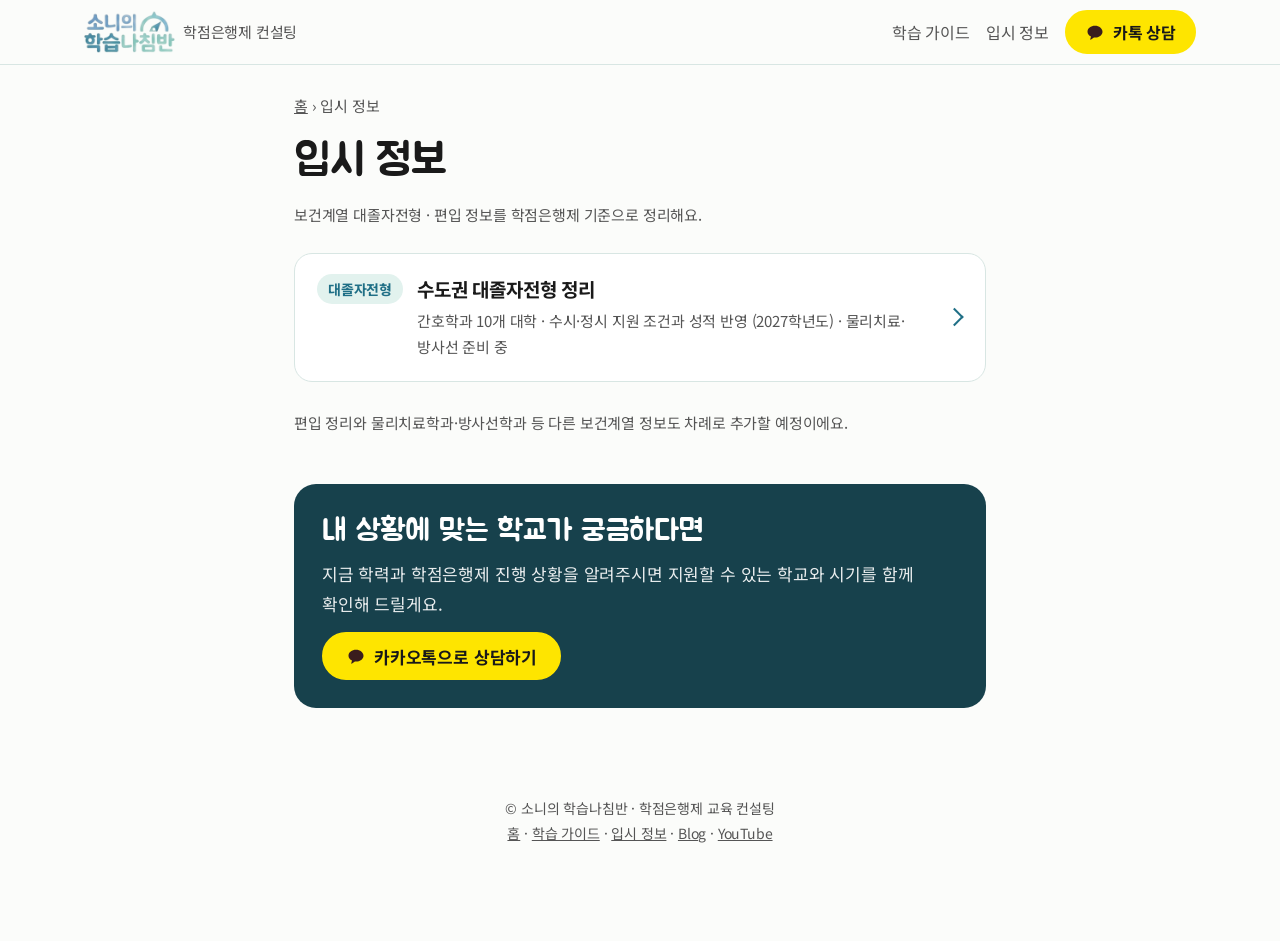
==== admission/index.html @ 01d80346 "입시 정보 코너 추가: 수도권 대졸자전형 정리(간호학과), 상단 메뉴 4개로 정리 Co-Authored-By: Claude Opus 5.5 <noreply@anthropic.com" ====
<!DOCTYPE html>
<html lang="ko">
<head>
<meta charset="utf-8">
<meta name="viewport" content="width=device-width, initial-scale=1">
<title>입시 정보 · 보건계열 대졸자전형과 편입 | 소니의 학습나침반</title>
<meta name="description" content="간호학과 등 보건계열 대졸자전형과 편입 정보를 학점은행제 기준으로 정리했습니다. 학교별 지원 조건과 성적 반영을 모집요강을 바탕으로 확인하세요.">
<link rel="canonical" href="https://sonkr0403.kr/admission/">
<meta property="og:type" content="website">
<meta property="og:url" content="https://sonkr0403.kr/admission/">
<meta property="og:title" content="입시 정보 · 보건계열 대졸자전형과 편입">
<meta property="og:description" content="학점은행제 기준으로 정리한 보건계열 대졸자전형·편입 정보">
<meta property="og:image" content="https://sonkr0403.kr/assets/og.png">
<link rel="icon" href="data:image/svg+xml,%3Csvg xmlns='http://www.w3.org/2000/svg' viewBox='0 0 32 32'%3E%3Ccircle cx='16' cy='16' r='13' fill='%23fff' stroke='%231f6f86' stroke-width='3'/%3E%3Cpath d='M21 11l-3 7-7 3 3-7z' fill='%23f5a623'/%3E%3C/svg%3E">
<link rel="preconnect" href="https://fonts.googleapis.com">
<link href="https://fonts.googleapis.com/css2?family=Noto+Sans+KR:wght@400;500;700&family=Jua&display=swap" rel="stylesheet">
<link rel="stylesheet" href="/assets/guide.css">
</head>
<body>
<header><nav>
  <a class="brand" href="/"><img src="/assets/logo.png" alt="소니의 학습나침반" width="91" height="42"><small>학점은행제 컨설팅</small></a>
  <a class="navlink" href="/guide/">학습 가이드</a>
  <a class="navlink" href="/admission/">입시 정보</a>
  <a class="btn main kakao" href="https://open.kakao.com/o/su1qPkUd" target="_blank" rel="noopener">카톡 상담</a>
</nav></header>

<main>
  <div class="crumb"><a href="/">홈</a> › 입시 정보</div>
  <h1>입시 정보</h1>
  <p class="meta">보건계열 대졸자전형 · 편입 정보를 학점은행제 기준으로 정리해요.</p>

  <div class="cards">
    <a class="gcard" href="/admission/nursing-graduate/">
      <span class="chip">대졸자전형</span>
      <b>수도권 대졸자전형 정리</b>
      <span class="d">간호학과 10개 대학 · 수시·정시 지원 조건과 성적 반영 (2027학년도) · 물리치료·방사선 준비 중</span>
    </a>
  </div>

  <p class="soon" style="margin-top:28px">편입 정리와 물리치료학과·방사선학과 등 다른 보건계열 정보도 차례로 추가할 예정이에요.</p>

  <section class="cta">
    <h2>내 상황에 맞는 학교가 궁금하다면</h2>
    <p>지금 학력과 학점은행제 진행 상황을 알려주시면 지원할 수 있는 학교와 시기를 함께 확인해 드릴게요.</p>
    <div class="row">
      <a class="btn main" href="https://open.kakao.com/o/su1qPkUd" target="_blank" rel="noopener">카카오톡으로 상담하기</a>
    </div>
  </section>
</main>

<footer>© 소니의 학습나침반 · 학점은행제 교육 컨설팅<br><a href="/">홈</a> · <a href="/guide/">학습 가이드</a> · <a href="/admission/">입시 정보</a> · <a href="https://blog.naver.com/sonkr0403" target="_blank" rel="noopener">Blog</a> · <a href="https://www.youtube.com/@sonkr0403" target="_blank" rel="noopener">YouTube</a></footer>
</body>
</html>
---- assets/guide.css ----
/* 학습 가이드 페이지 공통 스타일 (첫 화면 index.html 과 같은 색·글씨) */
:root{color-scheme:light dark;
--bg:light-dark(#fbfcfa,#0c1a1e);--ink:light-dark(#1a1a1a,#f2f2f2);--mute:light-dark(#555555,#bdbdbd);
--blue:light-dark(#1f6f86,#2b8aa3);--sky:light-dark(#e2f2ee,#132b30);--card:light-dark(#ffffff,#12262b);
--line:light-dark(#d8e6e3,#22403f);--coral:#f5a623}
:root[data-theme=light]{color-scheme:light}:root[data-theme=dark]{color-scheme:dark}
*{box-sizing:border-box;min-width:0}
html{scroll-behavior:smooth;scroll-padding-top:84px}
@media(prefers-reduced-motion:reduce){html{scroll-behavior:auto}}
body{margin:0;background:var(--bg);color:var(--ink);font:17px/1.75 "Noto Sans KR",system-ui,"Apple SD Gothic Neo","Malgun Gothic",sans-serif;overflow-x:clip;word-break:keep-all;letter-spacing:-.01em}
a{color:var(--blue)}
h1,h2,h3{margin:0;line-height:1.3;text-wrap:balance;font-family:"Jua","Noto Sans KR",sans-serif;font-weight:400}
p{margin:0 0 14px;text-wrap:pretty}
header{position:sticky;top:0;z-index:5;background:color-mix(in srgb,var(--bg) 92%,transparent);backdrop-filter:blur(8px);border-bottom:1px solid var(--line)}
nav{display:flex;align-items:center;gap:16px;flex-wrap:wrap;padding:10px max(5vw,16px);max-width:1240px;margin:0 auto}
.brand{display:flex;align-items:center;gap:8px;text-decoration:none;color:var(--ink);margin-right:auto}
.brand img{height:42px;width:auto;display:block}
.brand small{font-size:15px;color:var(--mute)}
:root[data-theme=dark] .brand img{background:#fff;border-radius:10px;padding:3px 8px}
@media(prefers-color-scheme:dark){:root:not([data-theme=light]) .brand img{background:#fff;border-radius:10px;padding:3px 8px}}
.navlink{text-decoration:none;color:var(--mute);font-size:16px}
.btn{display:inline-flex;align-items:center;justify-content:center;gap:8px;min-height:48px;padding:0 22px;border-radius:999px;font-weight:700;text-decoration:none;font-size:17px;border:2px solid transparent}
.btn.main{background:var(--coral);color:#1a0d08}
.btn.line{border-color:currentColor;color:var(--ink)}
.btn:focus-visible,a:focus-visible{outline:3px solid var(--coral);outline-offset:3px}
nav .btn{min-height:44px;padding:0 18px;font-size:16px}
main{max-width:820px;margin:0 auto;padding:28px max(5vw,16px) 64px}
.crumb{font-size:15px;color:var(--mute);margin-bottom:14px}
.crumb a{color:var(--mute)}
h1{font-size:clamp(30px,4.6vw,44px);margin-bottom:12px}
.meta{font-size:15px;color:var(--mute);margin-bottom:24px}
.summary{background:var(--sky);border-radius:18px;padding:22px 24px;margin:0 0 28px}
.summary b{display:block;font-size:18px;margin-bottom:8px}
.summary ul{margin:0;padding-left:20px}
.video{position:relative;aspect-ratio:16/9;border-radius:16px;overflow:hidden;background:#000;margin:0 0 10px}
.video iframe{position:absolute;inset:0;width:100%;height:100%;border:0}
.cap{font-size:15px;color:var(--mute);margin-bottom:28px}
.toc{border:1px solid var(--line);border-radius:14px;padding:16px 20px;margin:0 0 36px;font-size:16px}
.toc b{display:block;margin-bottom:6px}
.toc ol{margin:0;padding-left:20px}
article h2{font-size:clamp(24px,3vw,30px);margin:44px 0 14px;padding-top:6px}
article h3{font-size:21px;margin:26px 0 10px}
article ul,article ol{padding-left:22px;margin:0 0 16px}
article li{margin-bottom:6px}
.tbl{overflow-x:auto;margin:0 0 18px}
table{width:100%;border-collapse:collapse;font-size:16px;background:var(--card);border-radius:12px;overflow:hidden}
th,td{border-bottom:1px solid var(--line);padding:12px 14px;text-align:left;vertical-align:top}
th{background:var(--sky);font-weight:700}
.check{list-style:none;padding:0}
.check li{position:relative;padding-left:30px;margin-bottom:10px}
.check li::before{content:"";position:absolute;left:0;top:6px;width:18px;height:18px;border-radius:5px;border:2px solid var(--blue)}
.note{font-size:15px;color:var(--mute);border-left:3px solid var(--line);padding-left:12px;margin:18px 0}
details{border-bottom:1px solid var(--line)}
summary{cursor:pointer;list-style:none;padding:16px 32px 16px 0;font-weight:500;position:relative}
summary::-webkit-details-marker{display:none}
summary::after{content:"+";position:absolute;right:4px;top:12px;font-size:22px;color:var(--blue)}
details[open] summary::after{content:"–"}
details p{color:var(--mute)}
.more{display:grid;grid-template-columns:repeat(2,minmax(0,1fr));gap:12px;margin:20px 0 0}
.more a{display:block;background:var(--card);border:1px solid var(--line);border-radius:14px;padding:16px 18px;text-decoration:none;color:var(--ink)}
.more small{display:block;color:var(--mute);font-size:14px}
@media(max-width:600px){.more{grid-template-columns:minmax(0,1fr)}}
.cta{background:#17414c;color:#fff;border-radius:22px;padding:28px;margin-top:48px}
.cta h2{margin:0 0 8px;font-size:clamp(24px,3vw,30px)}
.cta p{opacity:.9}
.cta .row{display:flex;gap:10px;flex-wrap:wrap;margin-top:14px}
.cta .btn.line{color:#fff}
.cards{display:flex;flex-direction:column;gap:12px}
/* 목록형: 줄 전체가 눌리고, 오른쪽 화살표로 이동을 알려 줌 */
.cards .gcard{position:relative;display:grid;grid-template-columns:auto minmax(0,1fr);grid-template-areas:"chip title" ". desc";column-gap:14px;row-gap:4px;align-items:center;min-height:92px;padding:20px 64px 20px 22px;transition:border-color .15s,background .15s,transform .15s}
.cards .gcard .chip{grid-area:chip;align-self:center;white-space:nowrap}
.cards .gcard b{grid-area:title;font-size:19px}
.cards .gcard span.d{grid-area:desc}
.cards .gcard::after{content:"";position:absolute;right:24px;top:50%;width:11px;height:11px;border-top:2.5px solid var(--blue);border-right:2.5px solid var(--blue);transform:translateY(-50%) rotate(45deg)}
.cards .gcard:hover{border-color:var(--blue);background:var(--sky)}
.cards .gcard:active{transform:scale(.99)}
@media(max-width:600px){.cards .gcard{grid-template-columns:minmax(0,1fr);grid-template-areas:"chip" "title" "desc";padding:18px 52px 18px 18px}.cards .gcard::after{right:20px}}
.gcard{display:flex;flex-direction:column;gap:8px;background:var(--card);border:1px solid var(--line);border-radius:18px;padding:22px;text-decoration:none;color:var(--ink)}
.gcard .chip{align-self:flex-start;font-size:14px;font-weight:700;color:var(--blue);background:var(--sky);padding:3px 11px;border-radius:999px}
.gcard b{font-size:19px;line-height:1.45}
.gcard span.d{color:var(--mute);font-size:15px}
footer{padding:24px max(5vw,16px) 96px;font-size:14px;color:var(--mute);text-align:center}
footer a{color:var(--mute)}
.mbar{display:none}

/* 카카오톡 버튼: 카카오 노란색 + 말풍선 아이콘 */
.btn.kakao,a.btn[href*="open.kakao.com"]{background:#FEE500;color:#191919;border-color:#FEE500}.btn.kakao::before,a.btn[href*="open.kakao.com"]::before{content:"";width:20px;height:20px;flex:none;background:url("data:image/svg+xml,%3Csvg xmlns='http://www.w3.org/2000/svg' viewBox='0 0 32 32'%3E%3Cpath fill='%233A1D1D' d='M16 6C9.4 6 4 10.2 4 15.4c0 3.3 2.2 6.2 5.6 7.9l-1.2 4.4c-.1.4.3.7.7.5l5.2-3.4c.6.1 1.1.1 1.7.1 6.6 0 12-4.2 12-9.4S22.6 6 16 6z'/%3E%3C/svg%3E") center/contain no-repeat}
@media(max-width:760px){.mbar{display:inline-flex;position:fixed;right:16px;left:auto;bottom:max(16px,env(safe-area-inset-bottom));z-index:9;width:auto;height:52px;min-height:0;padding:0 18px 0 14px;gap:8px;border-radius:999px;font-size:16px;box-shadow:0 8px 20px -6px rgba(0,0,0,.4);transition:opacity .25s,transform .25s}.mbar.off{opacity:0;transform:translateY(12px);pointer-events:none}}
@media(max-width:760px){.navlink{display:none}.brand small{display:none}}

/* 입시 정보: 학교별 블록과 지원 가능 표시 */
.school{background:var(--card);border:1px solid var(--line);border-radius:18px;padding:20px 22px;margin:0 0 16px;scroll-margin-top:84px}
.school h3{margin:0 0 4px!important;font-size:22px}
.school .loc{font-size:14px;color:var(--mute);margin-bottom:12px}
.school dl{display:grid;grid-template-columns:76px minmax(0,1fr);gap:8px 14px;margin:0}
.school dt{font-weight:700;color:var(--blue)}
.school dd{margin:0}
.school .src{font-size:13px;color:var(--mute);margin:12px 0 0}
.school .src a{color:var(--mute)}
.tag{display:inline-block;font-size:13px;font-weight:700;padding:1px 9px;border-radius:999px;margin-right:6px;white-space:nowrap}
.tag.ok{background:#e3f4e6;color:#1d6b2f}.tag.no{background:#fdecea;color:#a12a1f}.tag.chk{background:#fff3d6;color:#7a5200}
@media(prefers-color-scheme:dark){.tag.ok{background:#1d3b24;color:#9fe0ad}.tag.no{background:#3d1d1a;color:#f3a69c}.tag.chk{background:#3b2f12;color:#f2cf83}}
@media(max-width:600px){.school dl{grid-template-columns:minmax(0,1fr)}.school dt{margin-top:6px}}
.soon{color:var(--mute);font-size:15px}

/* 입시 정보 v2: 상황별 묶음 + 짧은 학교 카드 */
.pick{display:grid;gap:12px;margin:0 0 8px}
.pick .row{display:grid;grid-template-columns:170px minmax(0,1fr);gap:14px;align-items:center;background:var(--card);border:1px solid var(--line);border-radius:16px;padding:16px 20px}
.pick .row b{font-size:17px}
.pick .row span{color:var(--ink)}
@media(max-width:600px){.pick .row{grid-template-columns:minmax(0,1fr);gap:4px}}
.grp{margin:44px 0 0}
.grp h2{margin:0 0 6px!important}
.grp .lead{color:var(--mute);font-size:16px;margin-bottom:16px}
.sgrid{display:grid;grid-template-columns:repeat(2,minmax(0,1fr));gap:12px}
@media(max-width:700px){.sgrid{grid-template-columns:minmax(0,1fr)}}
.sc{background:var(--card);border:1px solid var(--line);border-radius:16px;padding:18px 20px;scroll-margin-top:84px}
.sc h3{margin:0!important;font-size:21px}
.sc .loc{font-size:14px;color:var(--mute);margin:2px 0 12px}
.sc ul{list-style:none;padding:0;margin:0}
.sc li{display:grid;grid-template-columns:42px minmax(0,1fr);gap:8px;padding:7px 0;border-top:1px solid var(--line);font-size:16px;line-height:1.55;margin:0}
.sc li i{font-style:normal;font-weight:700;color:var(--blue)}
.sc .tip{font-size:14px;color:#8a4b00;background:#fff3d6;border-radius:10px;padding:8px 12px;margin-top:10px;line-height:1.55}
@media(prefers-color-scheme:dark){.sc .tip{background:#3b2f12;color:#f2cf83}}
.srcs{font-size:13px;color:var(--mute);line-height:1.9}
.srcs a{color:var(--mute)}

/* 지역 필터 */
.rfilter{display:flex;gap:8px;flex-wrap:wrap;margin:0 0 6px}
.rfilter button{font:inherit;font-size:16px;font-weight:700;min-height:44px;padding:0 20px;border-radius:999px;border:2px solid var(--line);background:var(--card);color:var(--ink);cursor:pointer}
.rfilter button small{font-weight:500;color:var(--mute);margin-left:2px}
.rfilter button[aria-pressed=true]{background:var(--blue);border-color:var(--blue);color:#fff}
.rfilter button[aria-pressed=true] small{color:#dff1ee}
.rfilter button:focus-visible{outline:3px solid var(--coral);outline-offset:2px}
.rlist{font-size:15px;color:var(--mute);min-height:1em;margin:6px 0 0}
.sc[hidden],.grp[hidden]{display:none}

/* 학교 카드 하단 특징 */
.sc .feat{margin-top:12px;background:var(--sky);border-radius:12px;padding:10px 14px}
.sc .feat b{display:block;font-size:14px;color:var(--blue);margin-bottom:2px}
.sc .feat ul{list-style:disc;padding-left:18px;margin:0}
.sc .feat li{display:list-item;grid-template-columns:none;border:0;padding:2px 0;font-size:15px}

/* 학과 탭 */
.dtabs{display:flex;gap:6px;flex-wrap:wrap;border-bottom:2px solid var(--line);margin:0 0 16px}
.dtabs a,.dtabs .off{display:inline-flex;align-items:center;gap:6px;min-height:46px;padding:0 16px;font-size:17px;font-weight:700;text-decoration:none;color:var(--mute);border-bottom:3px solid transparent;margin-bottom:-2px}
.dtabs a[aria-current=page]{color:var(--blue);border-bottom-color:var(--blue)}
.dtabs .off{opacity:.55;cursor:default;font-weight:500}
.dtabs .off small{font-size:12px;background:var(--sky);border-radius:999px;padding:1px 8px}
.grp:first-of-type{margin-top:20px}
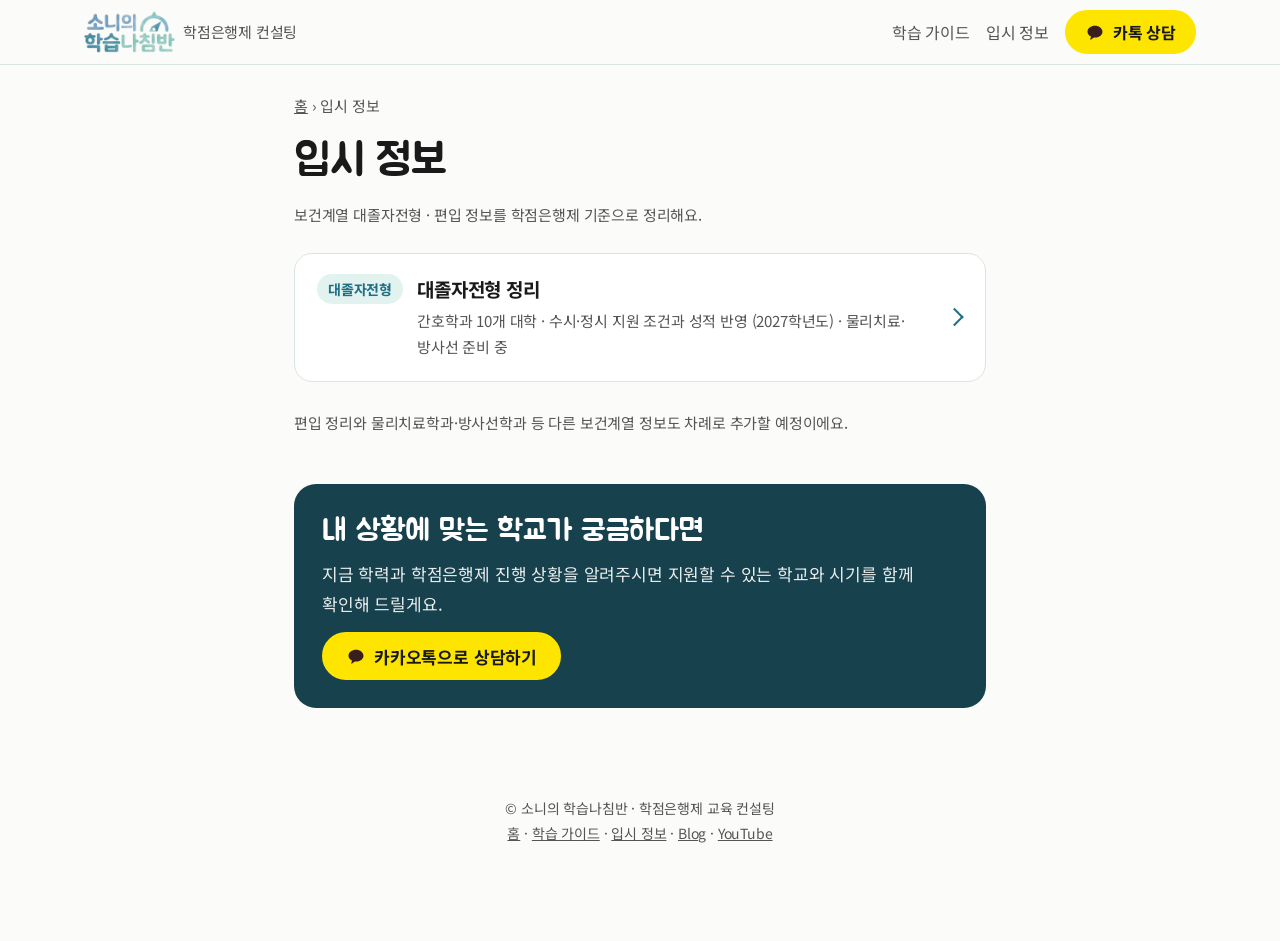
==== commit 3b328557: "대졸자전형 정리: 제목 변경, 보는 법 삭제, 학과 탭 확장 대비 Co-Authored-By: Claude Opus 5.5 <noreply@anthropic.com> Claude-" ====
--- a/admission/index.html
+++ b/admission/index.html
@@ -32,7 +32,7 @@
   <div class="cards">
     <a class="gcard" href="/admission/nursing-graduate/">
       <span class="chip">대졸자전형</span>
-      <b>수도권 대졸자전형 정리</b>
+      <b>대졸자전형 정리</b>
       <span class="d">간호학과 10개 대학 · 수시·정시 지원 조건과 성적 반영 (2027학년도) · 물리치료·방사선 준비 중</span>
     </a>
   </div>
--- a/assets/guide.css
+++ b/assets/guide.css
@@ -148,3 +148,6 @@
 .dtabs .off{opacity:.55;cursor:default;font-weight:500}
 .dtabs .off small{font-size:12px;background:var(--sky);border-radius:999px;padding:1px 8px}
 .grp:first-of-type{margin-top:20px}
+/* 학과 탭이 늘어나면 모바일에서 가로로 밀어서 보기 */
+@media(max-width:600px){.dtabs{flex-wrap:nowrap;overflow-x:auto;scrollbar-width:none;-webkit-overflow-scrolling:touch}.dtabs::-webkit-scrollbar{display:none}.dtabs a,.dtabs .off{white-space:nowrap;flex:none;padding:0 12px}}
+.dtabs+article .rfilter,.dtabs~article .rfilter{margin-top:4px}
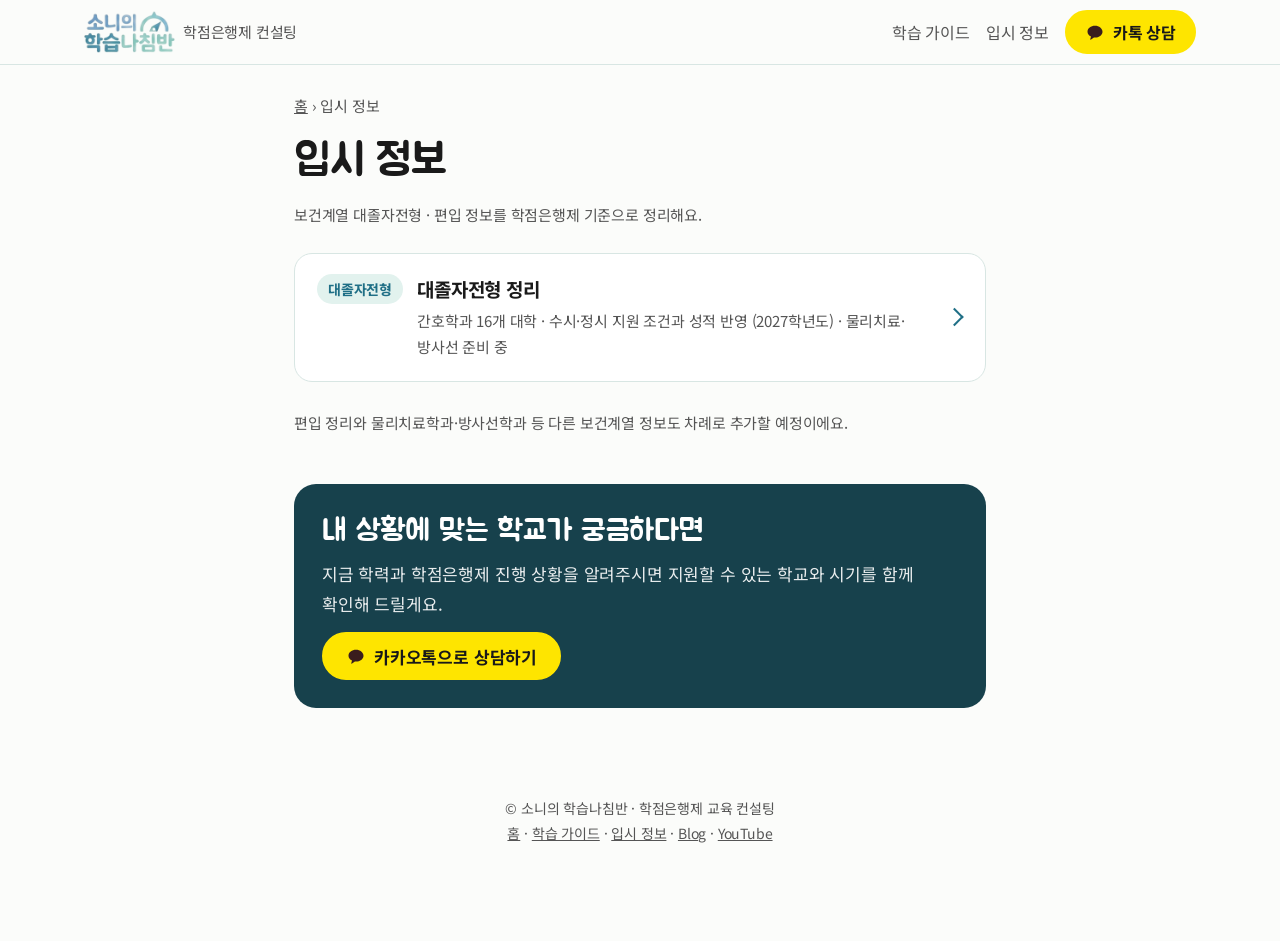
==== commit 2cb62ae2: "대졸자전형(간호): 경기·인천 6곳 추가, 정시 조건 보완 Co-Authored-By: Claude Opus 5.5 <noreply@anthropic.com> Claude-Sess" ====
--- a/admission/index.html
+++ b/admission/index.html
@@ -33,7 +33,7 @@
     <a class="gcard" href="/admission/nursing-graduate/">
       <span class="chip">대졸자전형</span>
       <b>대졸자전형 정리</b>
-      <span class="d">간호학과 10개 대학 · 수시·정시 지원 조건과 성적 반영 (2027학년도) · 물리치료·방사선 준비 중</span>
+      <span class="d">간호학과 16개 대학 · 수시·정시 지원 조건과 성적 반영 (2027학년도) · 물리치료·방사선 준비 중</span>
     </a>
   </div>
 
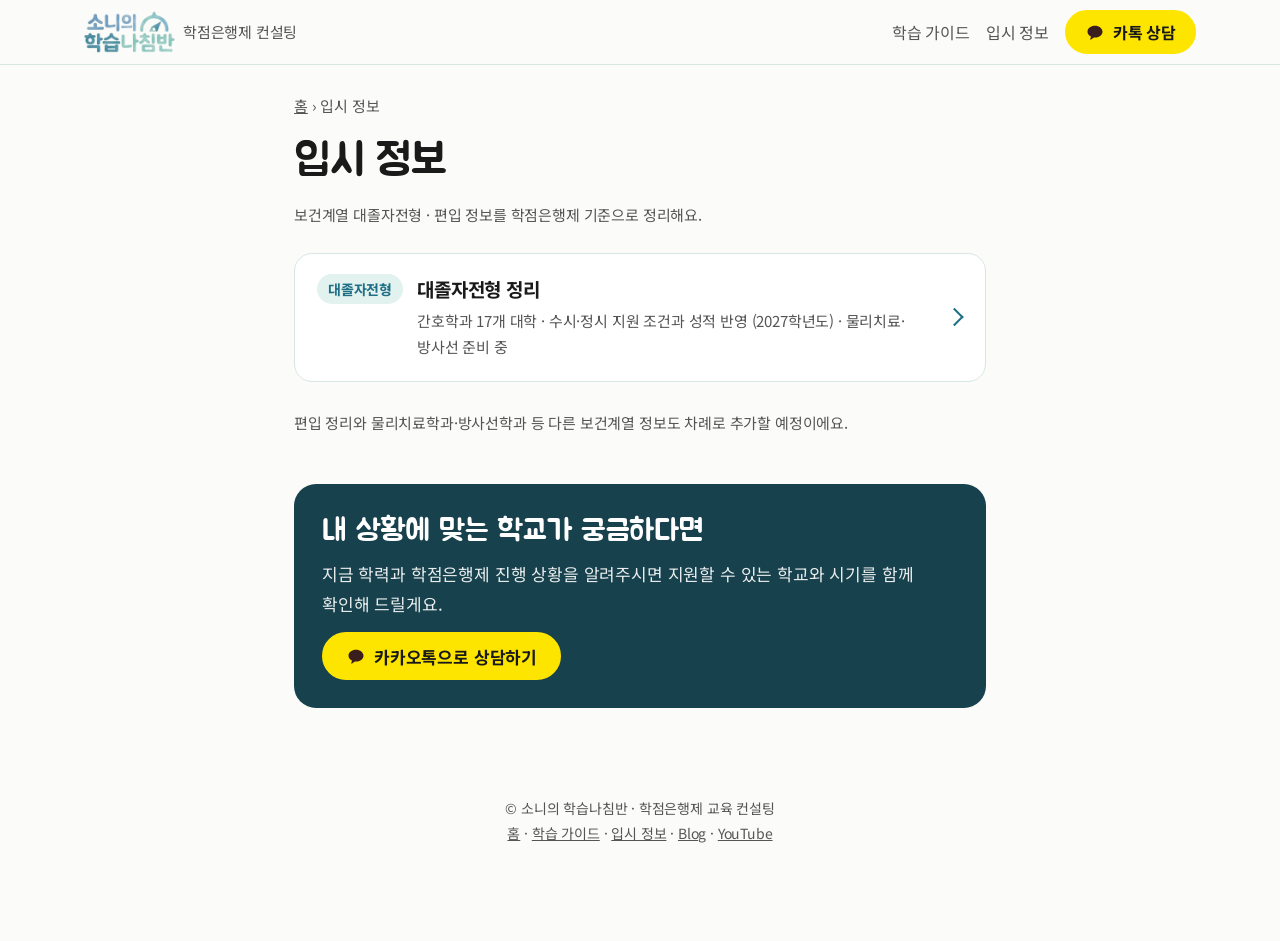
==== commit b60470d8: "대졸자전형(간호): 경민대 추가 Co-Authored-By: Claude Opus 5.5 <noreply@anthropic.com> Claude-Session: https://cl" ====
--- a/admission/index.html
+++ b/admission/index.html
@@ -33,7 +33,7 @@
     <a class="gcard" href="/admission/nursing-graduate/">
       <span class="chip">대졸자전형</span>
       <b>대졸자전형 정리</b>
-      <span class="d">간호학과 16개 대학 · 수시·정시 지원 조건과 성적 반영 (2027학년도) · 물리치료·방사선 준비 중</span>
+      <span class="d">간호학과 17개 대학 · 수시·정시 지원 조건과 성적 반영 (2027학년도) · 물리치료·방사선 준비 중</span>
     </a>
   </div>
 
